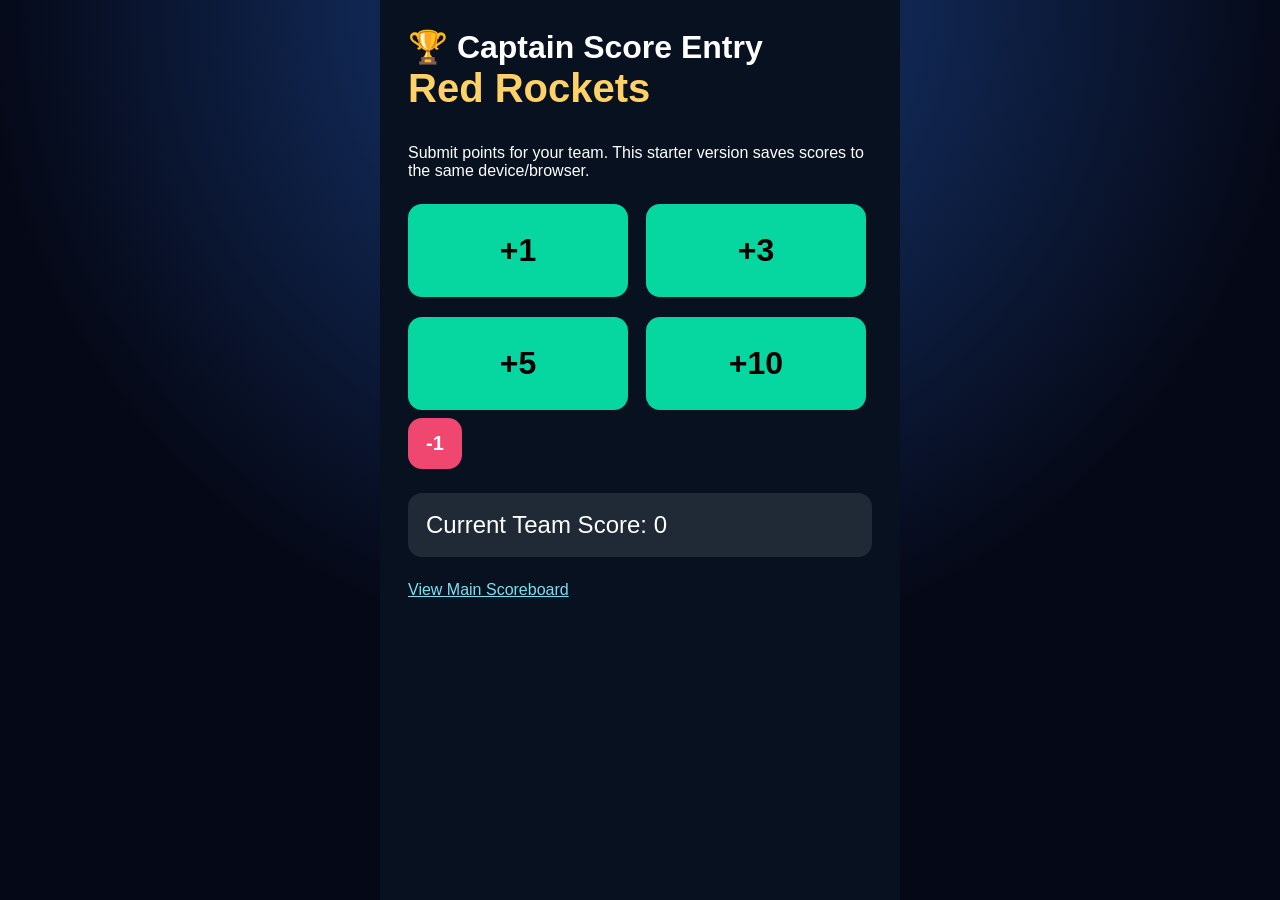
==== captain.html @ 3a652bed "Add files via upload" ====
<!DOCTYPE html>
<html lang="en">
<head>
  <meta charset="UTF-8" />
  <meta name="viewport" content="width=device-width, initial-scale=1.0" />
  <title>Captain Score Entry</title>
  <link rel="stylesheet" href="style.css" />
</head>
<body>
  <div class="phone">
    <h1>🏆 Captain Score Entry</h1>
    <h2 id="teamName">Team</h2>
    <p>Submit points for your team. This starter version saves scores to the same device/browser.</p>
    <div class="score-buttons">
      <button onclick="captainAdd(1)">+1</button>
      <button onclick="captainAdd(3)">+3</button>
      <button onclick="captainAdd(5)">+5</button>
      <button onclick="captainAdd(10)">+10</button>
    </div>
    <button class="danger" onclick="captainAdd(-1)">-1</button>
    <p class="captain-score">Current Team Score: <span id="captainScore">0</span></p>
    <a href="index.html">View Main Scoreboard</a>
  </div>
  <script src="app.js"></script>
</body>
</html>
---- style.css ----
* { box-sizing: border-box; }
body {
  margin: 0;
  font-family: Arial, Helvetica, sans-serif;
  background: radial-gradient(circle at top, #183b7a, #050816 60%);
  color: white;
}
.app { padding: 24px; min-height: 100vh; }
header {
  display: flex;
  justify-content: space-between;
  gap: 20px;
  align-items: center;
  margin-bottom: 24px;
}
h1 { font-size: 48px; margin: 0; }
h2 { margin-top: 0; color: #ffd166; }
header p { font-size: 18px; color: #dbe7ff; }
.party-box, .panel {
  background: rgba(255,255,255,.1);
  border: 1px solid rgba(255,255,255,.25);
  border-radius: 20px;
  padding: 20px;
  box-shadow: 0 20px 50px rgba(0,0,0,.25);
}
.grid {
  display: grid;
  grid-template-columns: 1.2fr 1fr;
  gap: 20px;
}
.team-row {
  display: grid;
  grid-template-columns: 45px 1fr 80px;
  align-items: center;
  padding: 14px;
  margin-bottom: 10px;
  border-radius: 14px;
  background: rgba(255,255,255,.12);
  font-size: 22px;
}
.team-row:first-child { background: linear-gradient(90deg, #ffd166, rgba(255,255,255,.15)); color: #111; }
.event-name { font-size: 56px; font-weight: bold; margin: 20px 0; }
.match {
  display: grid;
  grid-template-columns: 1fr 1fr;
  gap: 14px;
}
.match div {
  background: rgba(0,0,0,.25);
  border-radius: 16px;
  padding: 18px;
  font-size: 24px;
}
button {
  border: 0;
  border-radius: 14px;
  padding: 14px 18px;
  margin: 8px 6px 0 0;
  font-size: 20px;
  font-weight: bold;
  cursor: pointer;
  background: #06d6a0;
}
button.big {
  width: 100%;
  background: #ef476f;
  color: white;
  margin-top: 20px;
}
button.danger { background: #ef476f; color: white; }
ul { padding-left: 22px; font-size: 22px; line-height: 1.7; }
footer { margin-top: 24px; font-size: 16px; }
a { color: #7bdff2; margin-right: 12px; }
.phone {
  max-width: 520px;
  margin: 0 auto;
  min-height: 100vh;
  padding: 28px;
  background: #07111f;
}
.phone h1 { font-size: 32px; }
.phone h2 { font-size: 40px; }
.score-buttons {
  display: grid;
  grid-template-columns: 1fr 1fr;
  gap: 12px;
}
.score-buttons button { font-size: 32px; padding: 28px; }
.captain-score { font-size: 24px; background: rgba(255,255,255,.1); padding: 18px; border-radius: 14px; }
@media (max-width: 900px) {
  header, .grid, .match { grid-template-columns: 1fr; display: grid; }
  h1 { font-size: 36px; }
}
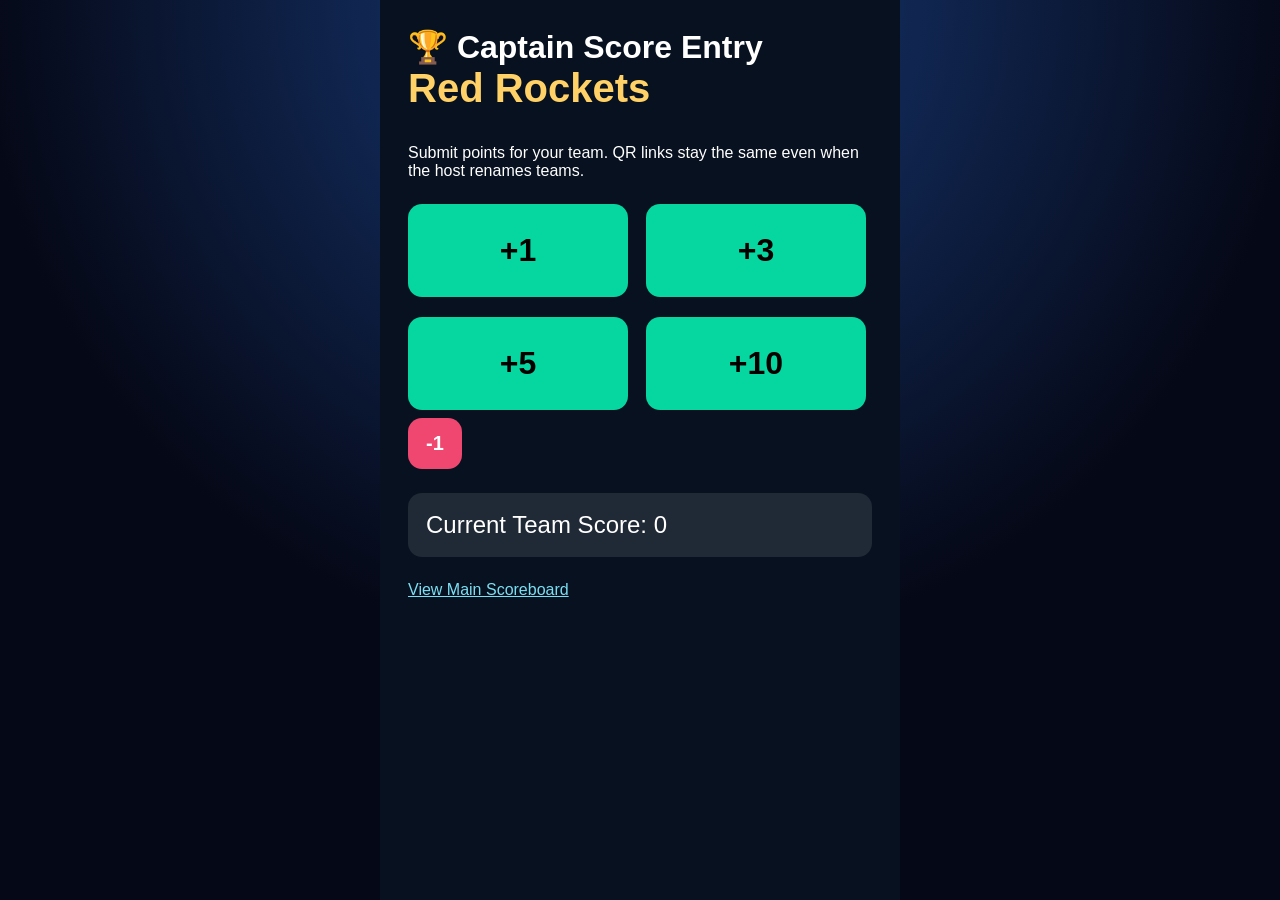
==== commit 1b5894ae: "Add files via upload" ====
--- a/captain.html
+++ b/captain.html
@@ -10,7 +10,7 @@
   <div class="phone">
     <h1>🏆 Captain Score Entry</h1>
     <h2 id="teamName">Team</h2>
-    <p>Submit points for your team. This starter version saves scores to the same device/browser.</p>
+    <p>Submit points for your team. QR links stay the same even when the host renames teams.</p>
     <div class="score-buttons">
       <button onclick="captainAdd(1)">+1</button>
       <button onclick="captainAdd(3)">+3</button>
--- a/style.css
+++ b/style.css
@@ -5,7 +5,7 @@
   background: radial-gradient(circle at top, #183b7a, #050816 60%);
   color: white;
 }
-.app { padding: 24px; min-height: 100vh; }
+.app, .host { padding: 24px; min-height: 100vh; }
 header {
   display: flex;
   justify-content: space-between;
@@ -21,6 +21,7 @@
   border: 1px solid rgba(255,255,255,.25);
   border-radius: 20px;
   padding: 20px;
+  margin-bottom: 20px;
   box-shadow: 0 20px 50px rgba(0,0,0,.25);
 }
 .grid {
@@ -71,6 +72,37 @@
 ul { padding-left: 22px; font-size: 22px; line-height: 1.7; }
 footer { margin-top: 24px; font-size: 16px; }
 a { color: #7bdff2; margin-right: 12px; }
+.host-link { display: block; margin-top: 18px; font-weight: bold; }
+input, select {
+  width: 100%;
+  padding: 14px;
+  border-radius: 12px;
+  border: 0;
+  font-size: 18px;
+  margin: 8px 0 14px;
+}
+label { display: block; font-weight: bold; margin-top: 12px; }
+.editor-row {
+  display: grid;
+  grid-template-columns: 90px 1fr;
+  gap: 12px;
+  align-items: center;
+  margin-bottom: 10px;
+}
+.score-row {
+  display: grid;
+  grid-template-columns: 1fr 80px 70px 70px;
+  gap: 10px;
+  align-items: center;
+  margin-bottom: 10px;
+}
+.qr-url {
+  background: rgba(0,0,0,.25);
+  padding: 12px;
+  border-radius: 12px;
+  margin-bottom: 10px;
+  word-break: break-all;
+}
 .phone {
   max-width: 520px;
   margin: 0 auto;
@@ -90,4 +122,5 @@
 @media (max-width: 900px) {
   header, .grid, .match { grid-template-columns: 1fr; display: grid; }
   h1 { font-size: 36px; }
+  .score-row { grid-template-columns: 1fr; }
 }
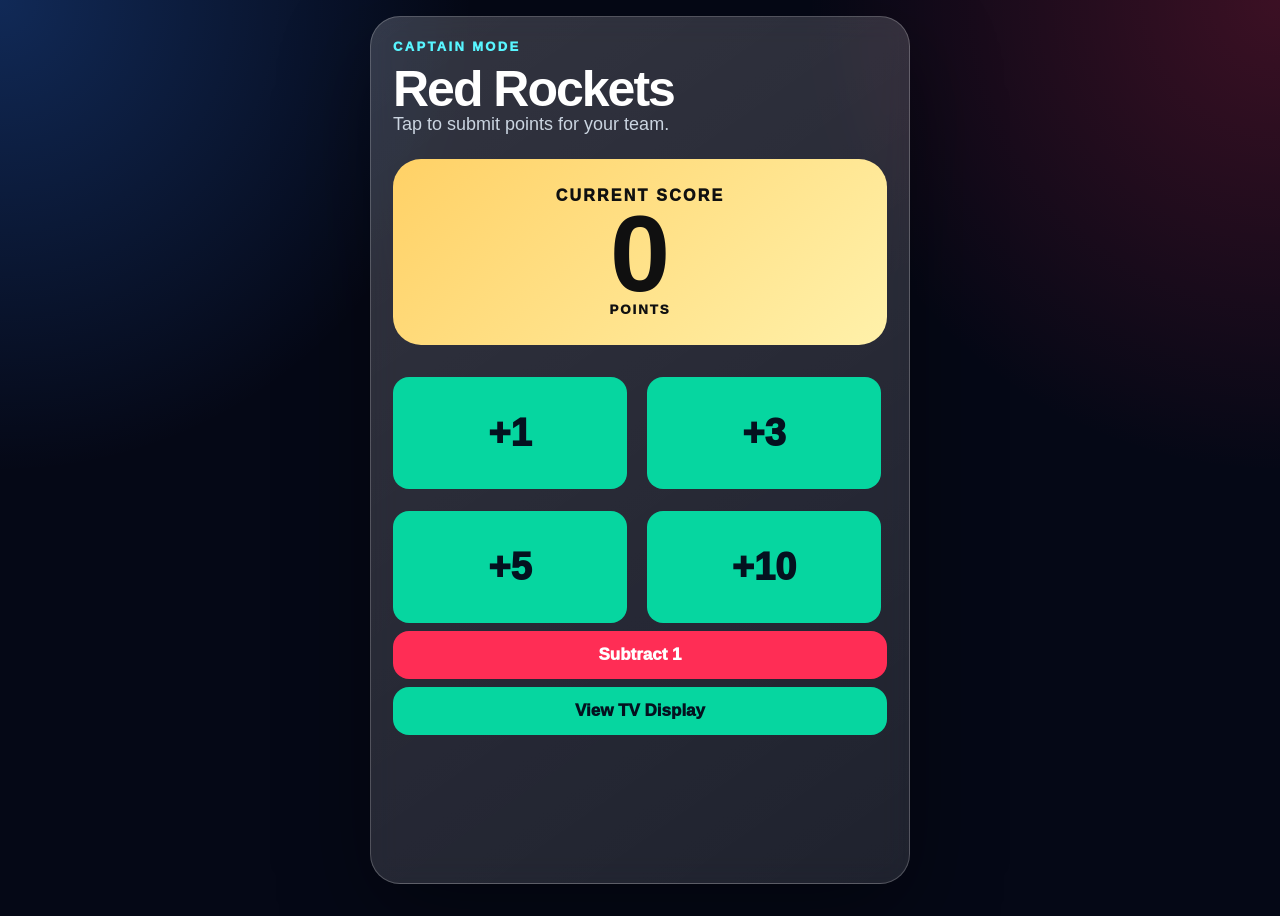
==== commit e67d94c7: "Add files via upload" ====
--- a/captain.html
+++ b/captain.html
@@ -6,20 +6,27 @@
   <title>Captain Score Entry</title>
   <link rel="stylesheet" href="style.css" />
 </head>
-<body>
-  <div class="phone">
-    <h1>🏆 Captain Score Entry</h1>
-    <h2 id="teamName">Team</h2>
-    <p>Submit points for your team. QR links stay the same even when the host renames teams.</p>
+<body class="captain">
+  <div class="captain-shell glass">
+    <div class="section-label">Captain Mode</div>
+    <h1 id="teamName">Team</h1>
+    <p>Tap to submit points for your team.</p>
+
+    <div class="captain-score">
+      <span>Current Score</span>
+      <strong id="captainScore">0</strong>
+      <small>points</small>
+    </div>
+
     <div class="score-buttons">
       <button onclick="captainAdd(1)">+1</button>
       <button onclick="captainAdd(3)">+3</button>
       <button onclick="captainAdd(5)">+5</button>
       <button onclick="captainAdd(10)">+10</button>
     </div>
-    <button class="danger" onclick="captainAdd(-1)">-1</button>
-    <p class="captain-score">Current Team Score: <span id="captainScore">0</span></p>
-    <a href="index.html">View Main Scoreboard</a>
+
+    <button class="danger full" onclick="captainAdd(-1)">Subtract 1</button>
+    <a href="index.html" class="nav-button full-link">View TV Display</a>
   </div>
   <script src="app.js"></script>
 </body>
--- a/style.css
+++ b/style.css
@@ -1,126 +1,644 @@
+:root {
+  --red: #ff2d55;
+  --blue: #2f80ff;
+  --cyan: #58f5ff;
+  --gold: #ffd166;
+  --green: #06d6a0;
+  --dark: #030712;
+  --panel: rgba(255,255,255,.105);
+  --panel2: rgba(255,255,255,.18);
+  --line: rgba(255,255,255,.22);
+  --muted: #cbd5e1;
+}
+
 * { box-sizing: border-box; }
+
 body {
   margin: 0;
   font-family: Arial, Helvetica, sans-serif;
-  background: radial-gradient(circle at top, #183b7a, #050816 60%);
   color: white;
-}
-.app, .host { padding: 24px; min-height: 100vh; }
-header {
+  background: var(--dark);
+  overflow-x: hidden;
+}
+
+.tv {
+  min-height: 100vh;
+  overflow: hidden;
+}
+
+.stadium-bg {
+  position: fixed;
+  inset: 0;
+  background:
+    radial-gradient(circle at 20% 15%, rgba(255,45,85,.38), transparent 28%),
+    radial-gradient(circle at 82% 10%, rgba(47,128,255,.45), transparent 30%),
+    radial-gradient(circle at 52% 100%, rgba(255,209,102,.22), transparent 34%),
+    linear-gradient(135deg, #040816, #09111f 48%, #030712);
+  z-index: -3;
+}
+
+.stadium-bg::before {
+  content: "";
+  position: absolute;
+  inset: -40%;
+  background-image:
+    linear-gradient(rgba(255,255,255,.06) 1px, transparent 1px),
+    linear-gradient(90deg, rgba(255,255,255,.06) 1px, transparent 1px);
+  background-size: 80px 80px;
+  transform: rotate(8deg);
+  animation: drift 28s linear infinite;
+  z-index: -2;
+}
+
+.stadium-bg::after {
+  content: "";
+  position: absolute;
+  inset: 0;
+  background: repeating-linear-gradient(
+    90deg,
+    rgba(255,255,255,.035) 0px,
+    rgba(255,255,255,.035) 2px,
+    transparent 2px,
+    transparent 8px
+  );
+  opacity: .35;
+  z-index: -1;
+}
+
+@keyframes drift {
+  from { transform: rotate(8deg) translateX(0); }
+  to { transform: rotate(8deg) translateX(160px); }
+}
+
+.screen {
+  min-height: 100vh;
+  padding: 24px;
+  display: flex;
+  flex-direction: column;
+  gap: 18px;
+}
+
+.broadcast-header {
   display: flex;
   justify-content: space-between;
-  gap: 20px;
-  align-items: center;
-  margin-bottom: 24px;
-}
-h1 { font-size: 48px; margin: 0; }
-h2 { margin-top: 0; color: #ffd166; }
-header p { font-size: 18px; color: #dbe7ff; }
-.party-box, .panel {
-  background: rgba(255,255,255,.1);
-  border: 1px solid rgba(255,255,255,.25);
+  align-items: center;
+  gap: 18px;
+  padding: 18px 22px;
+  border-radius: 28px;
+  background: linear-gradient(135deg, rgba(255,255,255,.18), rgba(255,255,255,.07));
+  border: 1px solid var(--line);
+  box-shadow: 0 30px 80px rgba(0,0,0,.38);
+}
+
+.live-badge {
+  display: inline-flex;
+  align-items: center;
+  gap: 8px;
+  background: rgba(255,45,85,.22);
+  color: white;
+  border: 1px solid rgba(255,45,85,.6);
+  border-radius: 999px;
+  padding: 7px 13px;
+  font-weight: 900;
+  letter-spacing: .12em;
+}
+
+.live-badge span {
+  width: 10px;
+  height: 10px;
+  background: var(--red);
+  border-radius: 50%;
+  box-shadow: 0 0 25px var(--red);
+  animation: blink 1s infinite alternate;
+}
+
+@keyframes blink { from { opacity: .4; } to { opacity: 1; } }
+
+h1 {
+  margin: 8px 0 2px;
+  font-size: clamp(36px, 5vw, 74px);
+  letter-spacing: -.04em;
+  line-height: .92;
+}
+
+h1 em {
+  color: var(--gold);
+  font-style: normal;
+  text-shadow: 0 0 30px rgba(255,209,102,.55);
+}
+
+p {
+  margin: 0;
+  color: var(--muted);
+  font-size: 18px;
+}
+
+.header-stats {
+  display: flex;
+  gap: 12px;
+}
+
+.header-stats div {
+  min-width: 150px;
+  text-align: center;
+  padding: 16px;
+  border-radius: 22px;
+  background: rgba(0,0,0,.32);
+  border: 1px solid rgba(255,255,255,.16);
+}
+
+.header-stats strong {
+  display: block;
+  font-size: 24px;
+  color: var(--cyan);
+}
+
+.header-stats span {
+  display: block;
+  color: var(--muted);
+  font-size: 11px;
+  letter-spacing: .16em;
+  margin-top: 5px;
+}
+
+.broadcast-grid {
+  flex: 1;
+  display: grid;
+  grid-template-columns: 1.45fr .9fr;
+  grid-template-rows: 1.2fr .8fr;
+  gap: 18px;
+}
+
+.glass {
+  background: linear-gradient(145deg, var(--panel2), var(--panel));
+  border: 1px solid var(--line);
+  border-radius: 30px;
+  padding: 22px;
+  box-shadow: 0 30px 90px rgba(0,0,0,.38);
+  backdrop-filter: blur(14px);
+}
+
+.section-label {
+  color: var(--cyan);
+  text-transform: uppercase;
+  font-weight: 1000;
+  font-size: 13px;
+  letter-spacing: .18em;
+  margin-bottom: 12px;
+}
+
+.main-event {
+  position: relative;
+  overflow: hidden;
+}
+
+.main-event::after {
+  content: "";
+  position: absolute;
+  inset: auto -20% -35% -20%;
+  height: 50%;
+  background: radial-gradient(circle, rgba(255,209,102,.22), transparent 60%);
+  pointer-events: none;
+}
+
+.event-title {
+  font-size: clamp(48px, 7vw, 104px);
+  font-weight: 1000;
+  line-height: .9;
+  text-transform: uppercase;
+  text-shadow: 0 0 34px rgba(88,245,255,.42);
+}
+
+.matchup {
+  position: relative;
+  z-index: 1;
+  display: grid;
+  grid-template-columns: 1fr 92px 1fr;
+  gap: 18px;
+  align-items: center;
+  margin: 22px 0;
+}
+
+.match-team {
+  min-height: 245px;
+  border-radius: 30px;
+  padding: 24px;
+  background:
+    linear-gradient(135deg, rgba(47,128,255,.3), rgba(255,45,85,.16)),
+    rgba(0,0,0,.32);
+  border: 1px solid rgba(255,255,255,.16);
+  display: flex;
+  flex-direction: column;
+  justify-content: space-between;
+}
+
+.match-team.right {
+  background:
+    linear-gradient(135deg, rgba(255,45,85,.28), rgba(255,209,102,.18)),
+    rgba(0,0,0,.32);
+}
+
+.team-number {
+  color: var(--muted);
+  font-size: 12px;
+  font-weight: 900;
+  letter-spacing: .16em;
+}
+
+.match-team h2 {
+  font-size: clamp(28px, 3.3vw, 52px);
+  margin: 12px 0;
+  line-height: .95;
+}
+
+.big-score {
+  font-size: clamp(74px, 8vw, 135px);
+  font-weight: 1000;
+  color: var(--gold);
+  line-height: .85;
+  text-shadow: 0 0 35px rgba(255,209,102,.5);
+}
+
+.vs-stack {
+  display: grid;
+  place-items: center;
+  position: relative;
+}
+
+.vs {
+  width: 92px;
+  height: 92px;
+  border-radius: 50%;
+  display: grid;
+  place-items: center;
+  background: linear-gradient(135deg, var(--red), var(--gold));
+  color: white;
+  font-weight: 1000;
+  font-size: 27px;
+  box-shadow: 0 0 40px rgba(255,45,85,.5);
+  z-index: 2;
+}
+
+.pulse-ring {
+  position: absolute;
+  width: 130px;
+  height: 130px;
+  border: 2px solid rgba(255,209,102,.48);
+  border-radius: 50%;
+  animation: pulse 1.7s infinite ease-out;
+}
+
+@keyframes pulse {
+  from { transform: scale(.75); opacity: .75; }
+  to { transform: scale(1.25); opacity: 0; }
+}
+
+.event-strip {
+  position: relative;
+  z-index: 1;
+  display: flex;
+  gap: 10px;
+  flex-wrap: wrap;
+}
+
+.event-strip span {
+  background: rgba(0,0,0,.32);
+  border: 1px solid rgba(255,255,255,.14);
+  border-radius: 999px;
+  padding: 12px 15px;
+  color: var(--muted);
+}
+
+.standings {
+  grid-row: span 2;
+}
+
+.leaderboard {
+  display: flex;
+  flex-direction: column;
+  gap: 11px;
+}
+
+.team-row {
+  display: grid;
+  grid-template-columns: 54px 1fr 72px;
+  gap: 12px;
+  align-items: center;
+  min-height: 61px;
+  padding: 12px;
   border-radius: 20px;
-  padding: 20px;
-  margin-bottom: 20px;
-  box-shadow: 0 20px 50px rgba(0,0,0,.25);
-}
-.grid {
-  display: grid;
-  grid-template-columns: 1.2fr 1fr;
-  gap: 20px;
-}
-.team-row {
-  display: grid;
-  grid-template-columns: 45px 1fr 80px;
-  align-items: center;
+  background: rgba(0,0,0,.30);
+  border: 1px solid rgba(255,255,255,.12);
+  font-size: clamp(17px, 1.8vw, 24px);
+}
+
+.team-row:first-child {
+  background: linear-gradient(90deg, rgba(255,209,102,.95), rgba(255,255,255,.14));
+  color: #0b1020;
+  box-shadow: 0 0 35px rgba(255,209,102,.25);
+}
+
+.rank {
+  font-weight: 1000;
+  text-align: center;
+}
+
+.team-name {
+  font-weight: 900;
+}
+
+.score-pill {
+  justify-self: end;
+  background: rgba(255,255,255,.14);
+  border-radius: 999px;
+  padding: 8px 10px;
+  font-weight: 1000;
+}
+
+.party-grid {
+  display: grid;
+  grid-template-columns: repeat(4, 1fr);
+  gap: 14px;
+}
+
+.party-tile {
+  min-height: 130px;
+  border-radius: 22px;
+  padding: 16px;
+  background: rgba(0,0,0,.32);
+  border: 1px solid rgba(255,255,255,.14);
+}
+
+.party-tile span {
+  font-size: 35px;
+}
+
+.party-tile strong {
+  display: block;
+  margin-top: 9px;
+  font-size: 20px;
+}
+
+.party-tile small {
+  display: block;
+  color: var(--muted);
+  margin-top: 4px;
+  text-transform: uppercase;
+  letter-spacing: .1em;
+}
+
+.schedule-list {
+  display: grid;
+  grid-template-columns: repeat(3, 1fr);
+  gap: 11px;
+}
+
+.schedule-item {
+  background: rgba(0,0,0,.32);
+  border: 1px solid rgba(255,255,255,.14);
+  border-radius: 18px;
+  padding: 13px;
+}
+
+.schedule-item strong {
+  display: block;
+  color: var(--gold);
+  margin-top: 6px;
+}
+
+.ticker {
+  height: 50px;
+  overflow: hidden;
+  border-radius: 20px;
+  background: linear-gradient(90deg, rgba(255,45,85,.35), rgba(47,128,255,.35));
+  border: 1px solid var(--line);
+}
+
+.ticker-track {
+  display: inline-flex;
+  gap: 45px;
+  align-items: center;
+  height: 100%;
+  white-space: nowrap;
+  padding-left: 100%;
+  animation: ticker 28s linear infinite;
+  font-weight: 900;
+  letter-spacing: .04em;
+}
+
+@keyframes ticker {
+  from { transform: translateX(0); }
+  to { transform: translateX(-100%); }
+}
+
+.control, .captain {
+  min-height: 100vh;
+  background:
+    radial-gradient(circle at top left, rgba(47,128,255,.28), transparent 30%),
+    radial-gradient(circle at top right, rgba(255,45,85,.22), transparent 30%),
+    #050816;
+}
+
+.control-shell {
+  padding: 24px;
+}
+
+.control-header {
+  display: flex;
+  justify-content: space-between;
+  gap: 18px;
+  align-items: center;
+  margin-bottom: 18px;
+}
+
+.control-grid {
+  display: grid;
+  grid-template-columns: 1fr 1fr;
+  gap: 18px;
+}
+
+.wide {
+  grid-column: span 2;
+}
+
+button, .nav-button {
+  border: 0;
+  border-radius: 16px;
+  padding: 14px 18px;
+  margin: 8px 6px 0 0;
+  background: var(--green);
+  color: #04111f;
+  font-size: 17px;
+  font-weight: 1000;
+  cursor: pointer;
+  text-decoration: none;
+  display: inline-block;
+}
+
+button.primary {
+  width: 100%;
+  background: var(--cyan);
+}
+
+button.danger {
+  background: var(--red);
+  color: white;
+}
+
+input, select {
+  width: 100%;
+  border: 0;
+  border-radius: 14px;
   padding: 14px;
+  margin: 8px 0 14px;
+  font-size: 18px;
+}
+
+label {
+  font-weight: 900;
+  color: var(--gold);
+}
+
+.editor-row {
+  display: grid;
+  grid-template-columns: 90px 1fr;
+  gap: 12px;
+  align-items: center;
+}
+
+.score-row {
+  display: grid;
+  grid-template-columns: 1fr 75px 64px 64px;
+  gap: 10px;
+  align-items: center;
   margin-bottom: 10px;
+}
+
+.qr-url {
+  padding: 12px;
   border-radius: 14px;
-  background: rgba(255,255,255,.12);
-  font-size: 22px;
-}
-.team-row:first-child { background: linear-gradient(90deg, #ffd166, rgba(255,255,255,.15)); color: #111; }
-.event-name { font-size: 56px; font-weight: bold; margin: 20px 0; }
-.match {
+  background: rgba(0,0,0,.32);
+  margin-bottom: 10px;
+  word-break: break-all;
+}
+
+.captain-shell {
+  max-width: 540px;
+  min-height: calc(100vh - 32px);
+  margin: 16px auto;
+}
+
+.captain h1 {
+  font-size: 50px;
+}
+
+.captain-score {
+  margin: 24px 0;
+  border-radius: 28px;
+  background: linear-gradient(135deg, var(--gold), #fff1aa);
+  color: #101010;
+  text-align: center;
+  padding: 28px;
+}
+
+.captain-score span, .captain-score small {
+  display: block;
+  font-weight: 1000;
+  text-transform: uppercase;
+  letter-spacing: .14em;
+}
+
+.captain-score strong {
+  display: block;
+  font-size: 108px;
+  line-height: .9;
+}
+
+.score-buttons {
   display: grid;
   grid-template-columns: 1fr 1fr;
   gap: 14px;
 }
-.match div {
-  background: rgba(0,0,0,.25);
-  border-radius: 16px;
-  padding: 18px;
-  font-size: 24px;
-}
-button {
-  border: 0;
-  border-radius: 14px;
-  padding: 14px 18px;
-  margin: 8px 6px 0 0;
-  font-size: 20px;
-  font-weight: bold;
-  cursor: pointer;
-  background: #06d6a0;
-}
-button.big {
+
+.score-buttons button {
+  min-height: 112px;
+  font-size: 38px;
+}
+
+.full, .full-link {
   width: 100%;
-  background: #ef476f;
-  color: white;
-  margin-top: 20px;
-}
-button.danger { background: #ef476f; color: white; }
-ul { padding-left: 22px; font-size: 22px; line-height: 1.7; }
-footer { margin-top: 24px; font-size: 16px; }
-a { color: #7bdff2; margin-right: 12px; }
-.host-link { display: block; margin-top: 18px; font-weight: bold; }
-input, select {
-  width: 100%;
-  padding: 14px;
-  border-radius: 12px;
-  border: 0;
-  font-size: 18px;
-  margin: 8px 0 14px;
-}
-label { display: block; font-weight: bold; margin-top: 12px; }
-.editor-row {
-  display: grid;
-  grid-template-columns: 90px 1fr;
-  gap: 12px;
-  align-items: center;
-  margin-bottom: 10px;
-}
-.score-row {
-  display: grid;
-  grid-template-columns: 1fr 80px 70px 70px;
-  gap: 10px;
-  align-items: center;
-  margin-bottom: 10px;
-}
-.qr-url {
-  background: rgba(0,0,0,.25);
-  padding: 12px;
-  border-radius: 12px;
-  margin-bottom: 10px;
-  word-break: break-all;
-}
-.phone {
-  max-width: 520px;
-  margin: 0 auto;
-  min-height: 100vh;
-  padding: 28px;
-  background: #07111f;
-}
-.phone h1 { font-size: 32px; }
-.phone h2 { font-size: 40px; }
-.score-buttons {
-  display: grid;
-  grid-template-columns: 1fr 1fr;
-  gap: 12px;
-}
-.score-buttons button { font-size: 32px; padding: 28px; }
-.captain-score { font-size: 24px; background: rgba(255,255,255,.1); padding: 18px; border-radius: 14px; }
-@media (max-width: 900px) {
-  header, .grid, .match { grid-template-columns: 1fr; display: grid; }
-  h1 { font-size: 36px; }
-  .score-row { grid-template-columns: 1fr; }
-}
+  text-align: center;
+}
+
+.celebration {
+  position: fixed;
+  inset: 0;
+  display: grid;
+  place-items: center;
+  text-align: center;
+  background:
+    radial-gradient(circle, rgba(255,209,102,.35), transparent 35%),
+    rgba(3,7,18,.92);
+  z-index: 100;
+  animation: pop .7s infinite alternate;
+}
+
+.celebration div {
+  font-size: 110px;
+}
+
+.celebration strong {
+  display: block;
+  color: var(--gold);
+  font-size: clamp(44px, 8vw, 110px);
+  line-height: .9;
+  text-shadow: 0 0 50px rgba(255,209,102,.7);
+}
+
+.celebration span {
+  color: var(--cyan);
+  font-size: 26px;
+  font-weight: 900;
+  letter-spacing: .16em;
+}
+
+.hidden {
+  display: none;
+}
+
+@keyframes pop {
+  from { transform: scale(1); }
+  to { transform: scale(1.035); }
+}
+
+@media (max-width: 1000px) {
+  .broadcast-header, .control-header {
+    flex-direction: column;
+    align-items: flex-start;
+  }
+
+  .broadcast-grid, .control-grid {
+    grid-template-columns: 1fr;
+  }
+
+  .standings, .wide {
+    grid-column: auto;
+    grid-row: auto;
+  }
+
+  .matchup {
+    grid-template-columns: 1fr;
+  }
+
+  .vs-stack {
+    min-height: 80px;
+  }
+
+  .party-grid, .schedule-list {
+    grid-template-columns: 1fr 1fr;
+  }
+
+  .score-row {
+    grid-template-columns: 1fr;
+  }
+}
